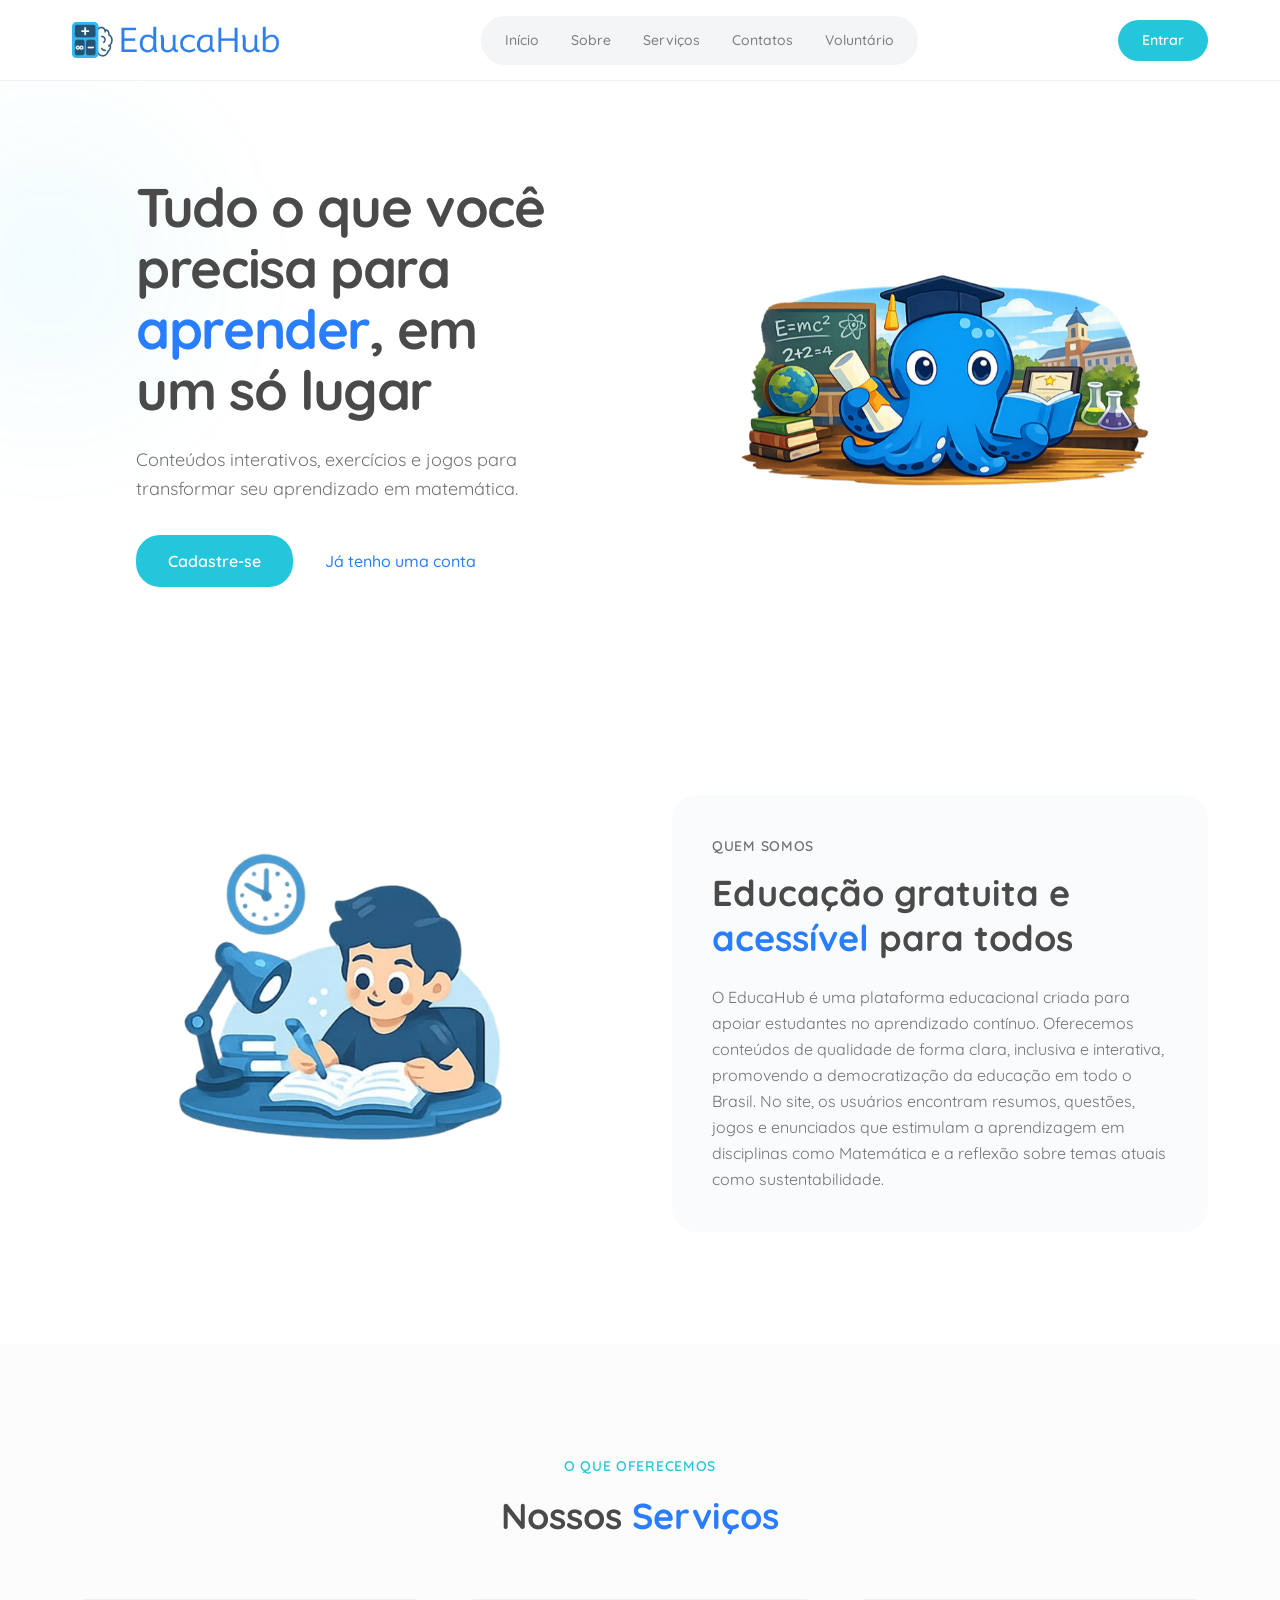
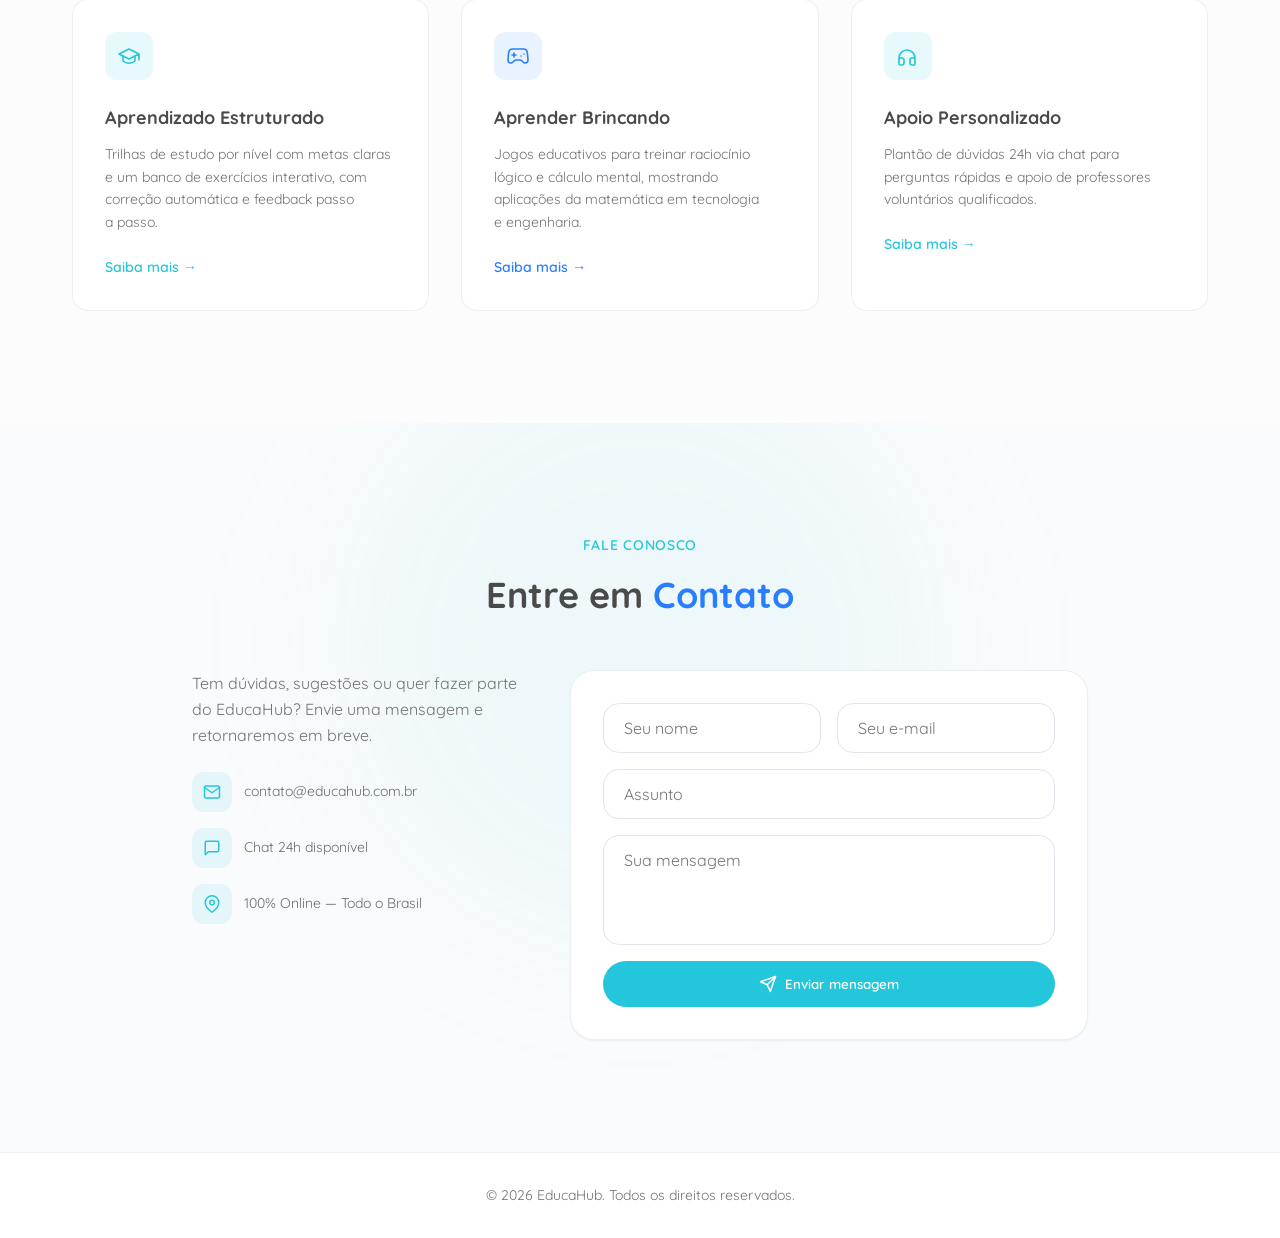
==== educahub-static/index.html @ b3148e8c "Add files via upload" ====
<!DOCTYPE html>
<html lang="pt-BR">
<head>
<meta charset="UTF-8" />
<meta name="viewport" content="width=device-width, initial-scale=1.0" />
<title>EducaHub — Tudo o que você precisa para aprender</title>
<meta name="description" content="EducaHub: plataforma educacional gratuita com conteúdos interativos, exercícios e jogos para transformar seu aprendizado em matemática." />
<link rel="stylesheet" href="styles/base.css" />
<link rel="stylesheet" href="styles/landing.css" />
</head>
<body>
<header class="site-header">
  <div class="container inner">
    <a class="logo" href="index.html"><img src="assets/logo-educahub.png" alt="EducaHub logo" /></a>
    <nav class="desktop">
      <a href="#inicio">Início</a>
      <a href="#sobre">Sobre</a>
      <a href="#servicos">Serviços</a>
      <a href="#contato">Contatos</a>
      <a href="voluntario.html">Voluntário</a>
    </nav>
    <a class="btn-primary login-btn" href="login.html">Entrar</a>
    <button class="menu-toggle" id="menuToggle" aria-label="Menu">
      <svg width="22" height="22" viewBox="0 0 24 24" fill="none" stroke="currentColor" stroke-width="2" stroke-linecap="round" stroke-linejoin="round"><line x1="3" y1="6" x2="21" y2="6"/><line x1="3" y1="12" x2="21" y2="12"/><line x1="3" y1="18" x2="21" y2="18"/></svg>
    </button>
  </div>
  <div class="mobile" id="mobileMenu">
    <a href="#inicio">Início</a>
    <a href="#sobre">Sobre</a>
    <a href="#servicos">Serviços</a>
    <a href="#contato">Contatos</a>
    <a href="voluntario.html">Voluntário</a>
    <a class="login-link" href="login.html">Entrar</a>
  </div>
</header>

<main>
  <section id="inicio" class="hero">
    <div class="blob"></div>
    <div class="container grid">
      <div class="animate-reveal-up">
        <h1>Tudo o que você precisa para <span class="text-secondary">aprender</span>, em um só lugar</h1>
        <p class="desc">Conteúdos interativos, exercícios e jogos para transformar seu aprendizado em matemática.</p>
        <div class="actions">
          <a class="signup" href="cadastro.html">Cadastre-se</a>
          <a class="login-link" href="login.html">Já tenho uma conta</a>
        </div>
      </div>
      <div class="mascot animate-reveal-up stagger-2">
        <img class="animate-float" src="assets/hero-illustration.png" alt="Polvo mascote do EducaHub com livros e símbolos educacionais" />
      </div>
    </div>
  </section>

  <section id="sobre" class="about">
    <div class="container">
      <div class="grid">
        <div class="img"><img src="assets/about-illustration.png" alt="Estudante aprendendo com livros" /></div>
        <div>
          <div class="card">
            <p class="tag">Quem somos</p>
            <h2>Educação gratuita e <span class="text-secondary">acessível</span> para todos</h2>
            <p>O EducaHub é uma plataforma educacional criada para apoiar estudantes no aprendizado contínuo. Oferecemos conteúdos de qualidade de forma clara, inclusiva e interativa, promovendo a democratização da educação em todo o Brasil. No site, os usuários encontram resumos, questões, jogos e enunciados que estimulam a aprendizagem em disciplinas como Matemática e a reflexão sobre temas atuais como sustentabilidade.</p>
          </div>
        </div>
      </div>
    </div>
  </section>

  <section id="servicos" class="services">
    <div class="container">
      <div class="heading">
        <p class="tag">O que oferecemos</p>
        <h2>Nossos <span class="text-secondary">Serviços</span></h2>
      </div>
      <div class="cards">
        <div class="service-card">
          <div class="icon-wrap icon-primary">
            <svg width="24" height="24" viewBox="0 0 24 24" fill="none" stroke="currentColor" stroke-width="1.6" stroke-linecap="round" stroke-linejoin="round"><path d="M22 10v6M2 10l10-5 10 5-10 5z"/><path d="M6 12v5c3 3 9 3 12 0v-5"/></svg>
          </div>
          <h3>Aprendizado Estruturado</h3>
          <p>Trilhas de estudo por nível com metas claras e um banco de exercícios interativo, com correção automática e feedback passo a passo.</p>
          <button class="more primary">Saiba mais →</button>
        </div>
        <div class="service-card">
          <div class="icon-wrap icon-secondary">
            <svg width="24" height="24" viewBox="0 0 24 24" fill="none" stroke="currentColor" stroke-width="1.6" stroke-linecap="round" stroke-linejoin="round"><line x1="6" y1="11" x2="10" y2="11"/><line x1="8" y1="9" x2="8" y2="13"/><line x1="15" y1="12" x2="15.01" y2="12"/><line x1="18" y1="10" x2="18.01" y2="10"/><path d="M17.32 5H6.68a4 4 0 0 0-3.978 3.59c-.006.052-.01.101-.017.152C2.604 9.416 2 14.456 2 16a3 3 0 0 0 3 3c1 0 1.5-.5 2-1l1.414-1.414A2 2 0 0 1 9.828 16h4.344a2 2 0 0 1 1.414.586L17 18c.5.5 1 1 2 1a3 3 0 0 0 3-3c0-1.545-.604-6.584-.685-7.258A4 4 0 0 0 17.32 5z"/></svg>
          </div>
          <h3>Aprender Brincando</h3>
          <p>Jogos educativos para treinar raciocínio lógico e cálculo mental, mostrando aplicações da matemática em tecnologia e engenharia.</p>
          <button class="more secondary">Saiba mais →</button>
        </div>
        <div class="service-card">
          <div class="icon-wrap icon-primary">
            <svg width="24" height="24" viewBox="0 0 24 24" fill="none" stroke="currentColor" stroke-width="1.6" stroke-linecap="round" stroke-linejoin="round"><path d="M3 14h3a2 2 0 0 1 2 2v3a2 2 0 0 1-2 2H4a1 1 0 0 1-1-1v-6a8 8 0 0 1 16 0v6a1 1 0 0 1-1 1h-2a2 2 0 0 1-2-2v-3a2 2 0 0 1 2-2h3"/></svg>
          </div>
          <h3>Apoio Personalizado</h3>
          <p>Plantão de dúvidas 24h via chat para perguntas rápidas e apoio de professores voluntários qualificados.</p>
          <button class="more primary">Saiba mais →</button>
        </div>
      </div>
    </div>
  </section>

  <section id="contato" class="contact">
    <div class="blob"></div>
    <div class="container">
      <div class="heading">
        <p class="tag">Fale conosco</p>
        <h2>Entre em <span class="text-secondary">Contato</span></h2>
      </div>
      <div class="grid">
        <div class="info">
          <p>Tem dúvidas, sugestões ou quer fazer parte do EducaHub? Envie uma mensagem e retornaremos em breve.</p>
          <div class="info-item"><span class="ico"><svg width="18" height="18" viewBox="0 0 24 24" fill="none" stroke="currentColor" stroke-width="2" stroke-linecap="round" stroke-linejoin="round"><path d="M4 4h16c1.1 0 2 .9 2 2v12c0 1.1-.9 2-2 2H4c-1.1 0-2-.9-2-2V6c0-1.1.9-2 2-2z"/><polyline points="22,6 12,13 2,6"/></svg></span><span>contato@educahub.com.br</span></div>
          <div class="info-item"><span class="ico"><svg width="18" height="18" viewBox="0 0 24 24" fill="none" stroke="currentColor" stroke-width="2" stroke-linecap="round" stroke-linejoin="round"><path d="M21 15a2 2 0 0 1-2 2H7l-4 4V5a2 2 0 0 1 2-2h14a2 2 0 0 1 2 2z"/></svg></span><span>Chat 24h disponível</span></div>
          <div class="info-item"><span class="ico"><svg width="18" height="18" viewBox="0 0 24 24" fill="none" stroke="currentColor" stroke-width="2" stroke-linecap="round" stroke-linejoin="round"><path d="M21 10c0 7-9 13-9 13s-9-6-9-13a9 9 0 0 1 18 0z"/><circle cx="12" cy="10" r="3"/></svg></span><span>100% Online — Todo o Brasil</span></div>
        </div>
        <form onsubmit="event.preventDefault()">
          <div class="row">
            <input type="text" placeholder="Seu nome" />
            <input type="email" placeholder="Seu e-mail" />
          </div>
          <input type="text" placeholder="Assunto" />
          <textarea rows="4" placeholder="Sua mensagem"></textarea>
          <button type="submit" class="send">
            <svg width="18" height="18" viewBox="0 0 24 24" fill="none" stroke="currentColor" stroke-width="2" stroke-linecap="round" stroke-linejoin="round"><line x1="22" y1="2" x2="11" y2="13"/><polygon points="22 2 15 22 11 13 2 9 22 2"/></svg>
            Enviar mensagem
          </button>
        </form>
      </div>
    </div>
  </section>
</main>

<footer class="site-footer">
  <div class="container text">© <span id="year"></span> EducaHub. Todos os direitos reservados.</div>
</footer>

<script>
  document.getElementById('year').textContent = new Date().getFullYear();
  document.getElementById('menuToggle').addEventListener('click', () => {
    document.getElementById('mobileMenu').classList.toggle('open');
  });
</script>
</body>
</html>
---- educahub-static/styles/base.css ----
@import url('https://fonts.googleapis.com/css2?family=Quicksand:wght@300;400;500;600;700&family=Satisfy&display=swap');

:root {
  --background: 0 0% 100%;
  --foreground: 0 0% 29%;
  --card: 0 0% 100%;
  --card-foreground: 0 0% 29%;
  --primary: 187 72% 50%;
  --primary-foreground: 0 0% 100%;
  --secondary: 216 100% 58%;
  --secondary-foreground: 0 0% 100%;
  --muted: 210 20% 96%;
  --muted-foreground: 0 0% 45%;
  --accent: 216 100% 58%;
  --accent-foreground: 0 0% 100%;
  --destructive: 0 84% 60%;
  --destructive-foreground: 0 0% 100%;
  --border: 210 20% 90%;
  --input: 210 20% 90%;
  --ring: 187 72% 50%;
  --radius: 1rem;
}

* { box-sizing: border-box; margin: 0; padding: 0; border-color: hsl(var(--border)); }
html { scroll-behavior: smooth; }
body {
  font-family: 'Quicksand', sans-serif;
  background: hsl(var(--background));
  color: hsl(var(--foreground));
  -webkit-font-smoothing: antialiased;
  line-height: 1.5;
}
h1,h2,h3,h4,h5,h6 { font-family: 'Quicksand', sans-serif; font-weight: 700; text-wrap: balance; }
p { text-wrap: pretty; overflow-wrap: break-word; }
a { color: inherit; text-decoration: none; }
button { font-family: inherit; cursor: pointer; border: none; background: none; color: inherit; }
input, select, textarea { font-family: inherit; font-size: 1rem; }
img { max-width: 100%; display: block; }

.container { width: 100%; max-width: 1200px; margin: 0 auto; padding: 0 1rem; }
@media (min-width: 768px) { .container { padding: 0 2rem; } }

.font-script { font-family: 'Satisfy', cursive; }
.text-gradient {
  background: linear-gradient(135deg, hsl(var(--primary)), hsl(var(--secondary)));
  -webkit-background-clip: text; background-clip: text; color: transparent;
}
.safe-bottom { padding-bottom: env(safe-area-inset-bottom, 0px); }

@keyframes reveal-up {
  from { opacity: 0; transform: translateY(20px); filter: blur(4px); }
  to { opacity: 1; transform: translateY(0); filter: blur(0); }
}
@keyframes float {
  0%,100% { transform: translateY(0); }
  50% { transform: translateY(-12px); }
}
.animate-reveal-up { animation: reveal-up 0.7s cubic-bezier(0.16,1,0.3,1) both; }
.animate-float { animation: float 6s ease-in-out infinite; }
.stagger-1 { animation-delay: 80ms; }
.stagger-2 { animation-delay: 160ms; }
.stagger-3 { animation-delay: 240ms; }
.stagger-4 { animation-delay: 320ms; }

/* Header (shared) */
.site-header {
  position: sticky; top: 0; z-index: 50;
  background: hsla(var(--background), 0.9);
  backdrop-filter: blur(12px);
  border-bottom: 1px solid hsl(var(--border) / 0.5);
}
.site-header .inner {
  display: flex; align-items: center; justify-content: space-between;
  height: 4rem;
}
@media (min-width: 768px) { .site-header .inner { height: 5rem; } }
.site-header .logo img { height: 2.5rem; object-fit: contain; }
.site-header nav.desktop {
  display: none; align-items: center;
  background: hsl(var(--muted));
  border-radius: 1.5rem; padding: 0.375rem 0.5rem;
}
@media (min-width: 768px) { .site-header nav.desktop { display: flex; } }
.site-header nav.desktop a {
  padding: 0.5rem 1rem; border-radius: 1rem;
  font-size: 0.875rem; font-weight: 500;
  color: hsl(var(--foreground) / 0.7);
  transition: all 0.2s;
}
.site-header nav.desktop a:hover { color: hsl(var(--secondary)); background: hsl(var(--background)); }
.btn-primary {
  display: inline-flex; align-items: center; justify-content: center;
  padding: 0.625rem 1.5rem; border-radius: 1.5rem;
  background: hsl(var(--primary)); color: hsl(var(--primary-foreground));
  font-weight: 600; font-size: 0.875rem;
  transition: all 0.2s; cursor: pointer;
}
.btn-primary:hover { box-shadow: 0 10px 25px -5px hsl(var(--primary) / 0.25); }
.btn-primary:active { transform: scale(0.97); }
.site-header .login-btn { display: none; }
@media (min-width: 768px) { .site-header .login-btn { display: inline-flex; } }
.site-header .menu-toggle {
  display: inline-flex; padding: 0.5rem;
  border-radius: 0.75rem;
}
.site-header .menu-toggle:hover { background: hsl(var(--muted)); }
@media (min-width: 768px) { .site-header .menu-toggle { display: none; } }
.site-header .mobile {
  display: none; border-top: 1px solid hsl(var(--border) / 0.5);
  background: hsl(var(--background)); padding: 1rem;
}
.site-header .mobile.open { display: block; animation: reveal-up 0.4s both; }
.site-header .mobile a {
  display: block; padding: 0.75rem 1rem; border-radius: 1rem;
  color: hsl(var(--foreground) / 0.7); font-weight: 500;
  margin-bottom: 0.25rem;
}
.site-header .mobile a:hover { background: hsl(var(--muted)); color: hsl(var(--secondary)); }
.site-header .mobile .login-link {
  display: block; text-align: center; margin-top: 0.75rem;
  padding: 0.75rem 1.5rem; border-radius: 1.5rem;
  background: hsl(var(--primary)); color: hsl(var(--primary-foreground));
  font-weight: 600;
}

/* Footer (shared) */
.site-footer {
  padding: 2rem 0; border-top: 1px solid hsl(var(--border) / 0.5);
}
.site-footer .text {
  text-align: center; font-size: 0.875rem;
  color: hsl(var(--muted-foreground));
}
---- educahub-static/styles/landing.css ----
/* Hero */
.hero { position: relative; overflow: hidden; padding: 4rem 0; }
@media (min-width: 768px) { .hero { padding: 6rem 0; } }
.hero .blob {
  position: absolute; top: 2.5rem; left: -6rem;
  width: 18rem; height: 18rem; border-radius: 9999px;
  background: hsl(var(--primary) / 0.05); filter: blur(60px);
}
.hero .grid {
  display: grid; grid-template-columns: 1fr; gap: 4rem; align-items: center;
  padding-left: 2rem;
}
@media (min-width: 768px) { .hero .grid { grid-template-columns: 1fr 1fr; padding-left: 4rem; } }
@media (min-width: 1024px) { .hero .grid { padding-left: 6rem; } }
.hero h1 {
  font-size: 2.25rem; font-weight: 700; line-height: 1.12;
  letter-spacing: -0.025em; margin-bottom: 1.5rem;
}
@media (min-width: 768px) { .hero h1 { font-size: 3rem; } }
@media (min-width: 1024px) { .hero h1 { font-size: 3.4rem; } }
.text-secondary { color: hsl(var(--secondary)); }
.text-primary { color: hsl(var(--primary)); }
.hero .desc {
  color: hsl(var(--muted-foreground)); font-size: 1.125rem;
  max-width: 28rem; margin-bottom: 2rem; line-height: 1.625;
}
.hero .actions { display: flex; align-items: center; gap: 1rem; flex-wrap: wrap; }
.hero .signup {
  padding: 0.875rem 2rem; border-radius: 1.5rem;
  background: hsl(var(--primary)); color: hsl(var(--primary-foreground));
  font-weight: 600; transition: all 0.2s;
}
.hero .signup:hover { box-shadow: 0 10px 25px -5px hsl(var(--primary) / 0.25); }
.hero .signup:active { transform: scale(0.97); }
.hero .login-link {
  padding: 0.75rem 1rem; font-weight: 500;
  color: hsl(var(--secondary));
}
.hero .login-link:hover { text-decoration: underline; text-underline-offset: 4px; }
.hero .mascot { display: flex; justify-content: center; }
.hero .mascot img { width: 100%; max-width: 42rem; }

/* About */
.about { padding: 5rem 0; overflow: hidden; }
@media (min-width: 768px) { .about { padding: 7rem 0; } }
.about .grid {
  display: grid; grid-template-columns: 1fr; gap: 3rem; align-items: center;
}
@media (min-width: 768px) { .about .grid { grid-template-columns: 1fr 1fr; gap: 4rem; } }
.about .img { display: flex; justify-content: center; }
.about .img img { width: 100%; max-width: 24rem; }
.about .card {
  background: hsl(var(--muted) / 0.4);
  border-radius: 1.5rem; padding: 2rem;
}
@media (min-width: 768px) { .about .card { padding: 2.5rem; } }
.tag {
  font-size: 0.875rem; font-weight: 600;
  color: hsl(var(--primary)); text-transform: uppercase;
  letter-spacing: 0.05em; margin-bottom: 0.75rem;
}
.about h2 {
  font-size: 1.875rem; font-weight: 700; line-height: 1.25;
  margin-bottom: 1.5rem;
}
@media (min-width: 768px) { .about h2 { font-size: 2.25rem; } }
.about .card p { color: hsl(var(--muted-foreground)); line-height: 1.625; }

/* Services */
.services {
  padding: 5rem 0; background: hsl(var(--muted) / 0.3);
  position: relative; overflow: hidden;
}
@media (min-width: 768px) { .services { padding: 7rem 0; } }
.services .heading { text-align: center; margin-bottom: 3.5rem; }
.services h2 { font-size: 1.875rem; font-weight: 700; }
@media (min-width: 768px) { .services h2 { font-size: 2.25rem; } }
.services .cards {
  display: grid; grid-template-columns: 1fr; gap: 1.5rem;
}
@media (min-width: 768px) { .services .cards { grid-template-columns: repeat(3, 1fr); gap: 2rem; } }
.service-card {
  background: hsl(var(--card)); border-radius: 1rem;
  padding: 2rem; border: 1px solid hsl(var(--border) / 0.6);
  transition: all 0.5s;
}
.service-card:hover { transform: translateY(-4px); box-shadow: 0 10px 15px -3px rgb(0 0 0 / 0.1); }
.service-card .icon-wrap {
  width: 3rem; height: 3rem; border-radius: 0.75rem;
  display: flex; align-items: center; justify-content: center;
  margin-bottom: 1.5rem;
}
.icon-primary { background: hsl(var(--primary) / 0.1); color: hsl(var(--primary)); }
.icon-secondary { background: hsl(var(--secondary) / 0.1); color: hsl(var(--secondary)); }
.service-card h3 { font-size: 1.125rem; font-weight: 700; margin-bottom: 0.75rem; }
.service-card p { color: hsl(var(--muted-foreground)); font-size: 0.875rem; line-height: 1.625; margin-bottom: 1.25rem; }
.service-card .more {
  display: inline-flex; align-items: center; gap: 0.375rem;
  font-size: 0.875rem; font-weight: 600;
}
.service-card .more.primary { color: hsl(var(--primary)); }
.service-card .more.secondary { color: hsl(var(--secondary)); }

/* Contact */
.contact {
  padding: 5rem 0; background: hsl(var(--muted) / 0.4);
  position: relative; overflow: hidden;
}
@media (min-width: 768px) { .contact { padding: 7rem 0; } }
.contact .blob {
  position: absolute; top: -5rem; left: 50%; transform: translateX(-50%);
  width: 600px; height: 600px; border-radius: 9999px;
  background: hsl(var(--primary) / 0.05); filter: blur(80px);
}
.contact .heading { text-align: center; margin-bottom: 3rem; position: relative; }
.contact h2 { font-size: 1.875rem; font-weight: 700; }
@media (min-width: 768px) { .contact h2 { font-size: 2.25rem; } }
.contact .grid {
  display: grid; grid-template-columns: 1fr; gap: 2rem;
  max-width: 56rem; margin: 0 auto; position: relative;
}
@media (min-width: 768px) { .contact .grid { grid-template-columns: 2fr 3fr; } }
.contact .info p { color: hsl(var(--muted-foreground)); line-height: 1.625; margin-bottom: 1.5rem; }
.contact .info-item {
  display: flex; align-items: center; gap: 0.75rem; margin-bottom: 1rem;
}
.contact .info-item .ico {
  width: 2.5rem; height: 2.5rem; border-radius: 0.75rem;
  background: hsl(var(--primary) / 0.1); color: hsl(var(--primary));
  display: flex; align-items: center; justify-content: center; flex-shrink: 0;
}
.contact .info-item span { font-size: 0.875rem; color: hsl(var(--foreground) / 0.8); }
.contact form {
  background: hsl(var(--card)); border-radius: 1.5rem;
  padding: 2rem; box-shadow: 0 1px 2px 0 rgb(0 0 0 / 0.05);
  border: 1px solid hsl(var(--border) / 0.6);
  display: flex; flex-direction: column; gap: 1rem;
}
.contact form .row { display: grid; grid-template-columns: 1fr; gap: 1rem; }
@media (min-width: 640px) { .contact form .row { grid-template-columns: 1fr 1fr; } }
.contact input, .contact textarea {
  width: 100%; padding: 0.875rem 1.25rem; border-radius: 1rem;
  border: 1px solid hsl(var(--border));
  background: hsl(var(--background)); color: hsl(var(--foreground));
  transition: all 0.2s; outline: none;
}
.contact input:focus, .contact textarea:focus {
  box-shadow: 0 0 0 2px hsl(var(--primary) / 0.4);
}
.contact textarea { resize: none; }
.contact .send {
  width: 100%; display: flex; align-items: center; justify-content: center;
  gap: 0.5rem; padding: 0.875rem 1.5rem; border-radius: 1.5rem;
  background: hsl(var(--primary)); color: hsl(var(--primary-foreground));
  font-weight: 600; transition: all 0.2s;
}
.contact .send:hover { box-shadow: 0 10px 25px -5px hsl(var(--primary) / 0.25); }
.contact .send:active { transform: scale(0.97); }
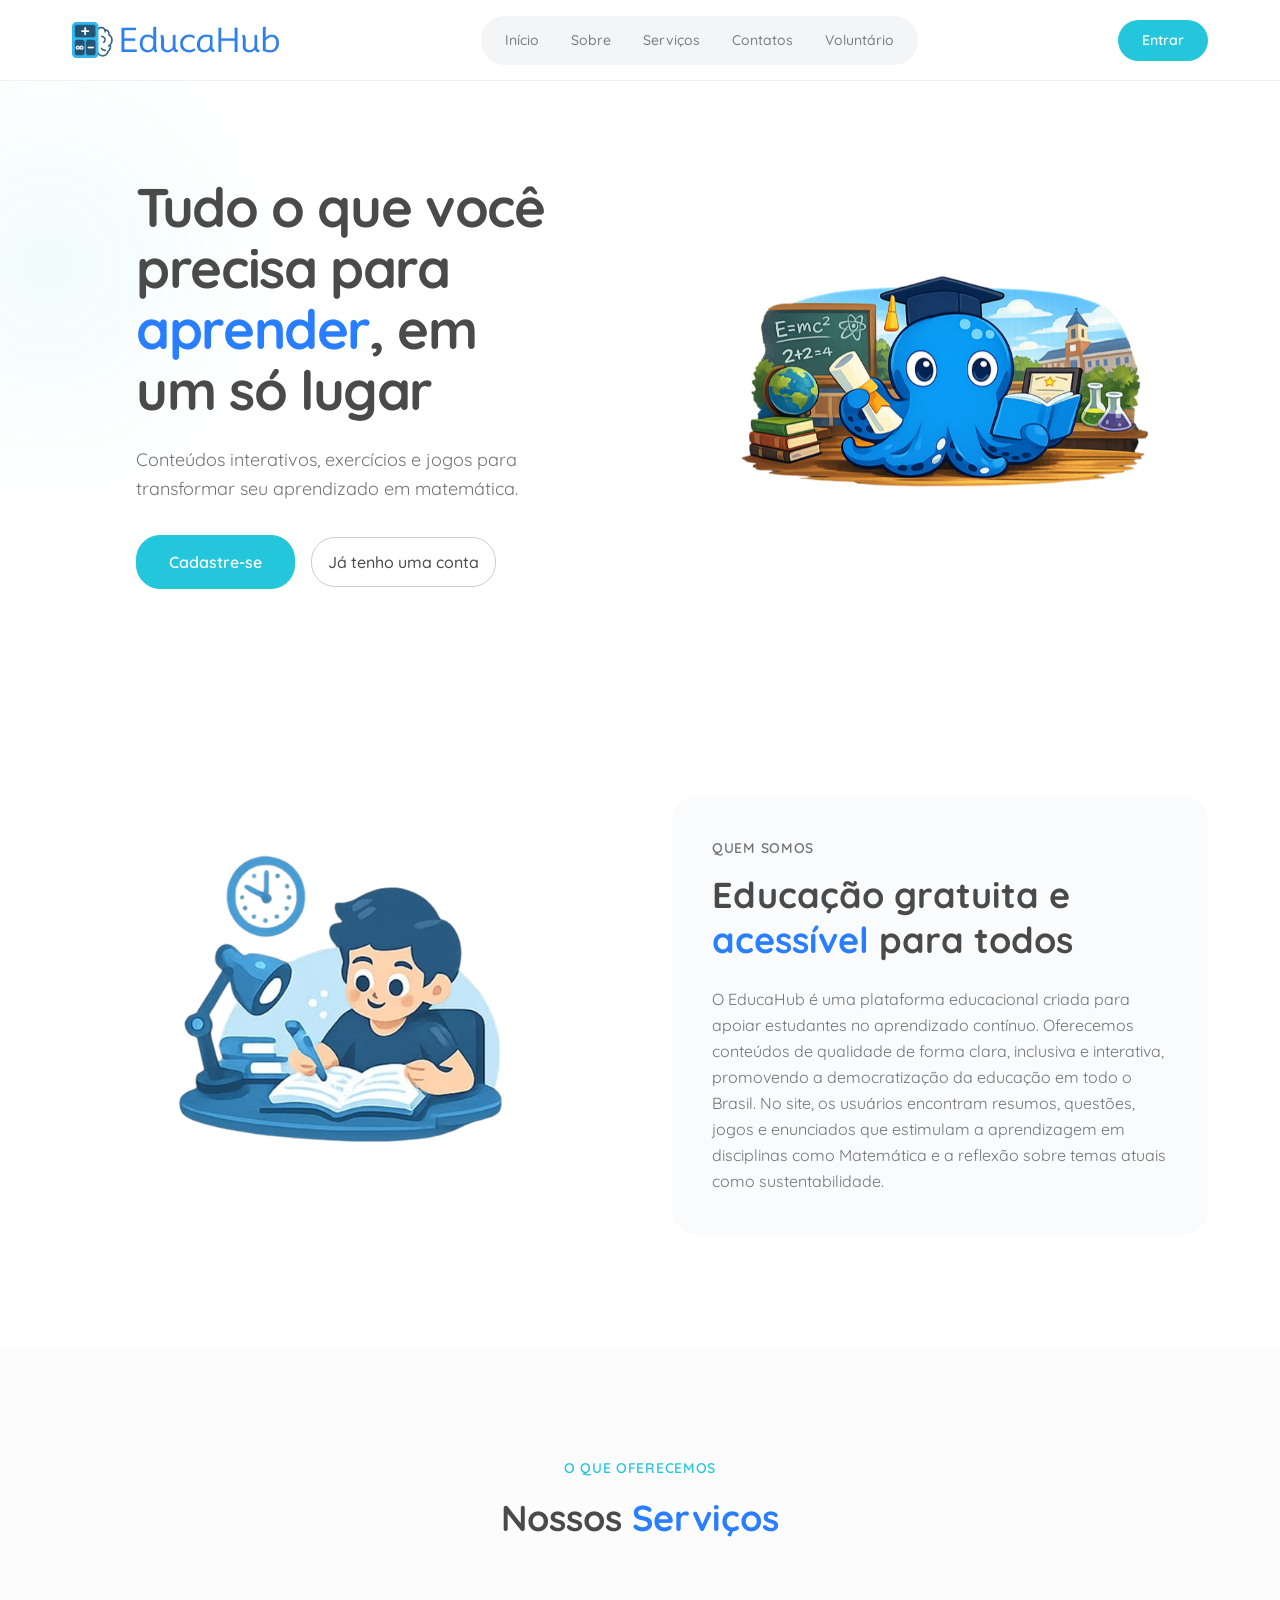
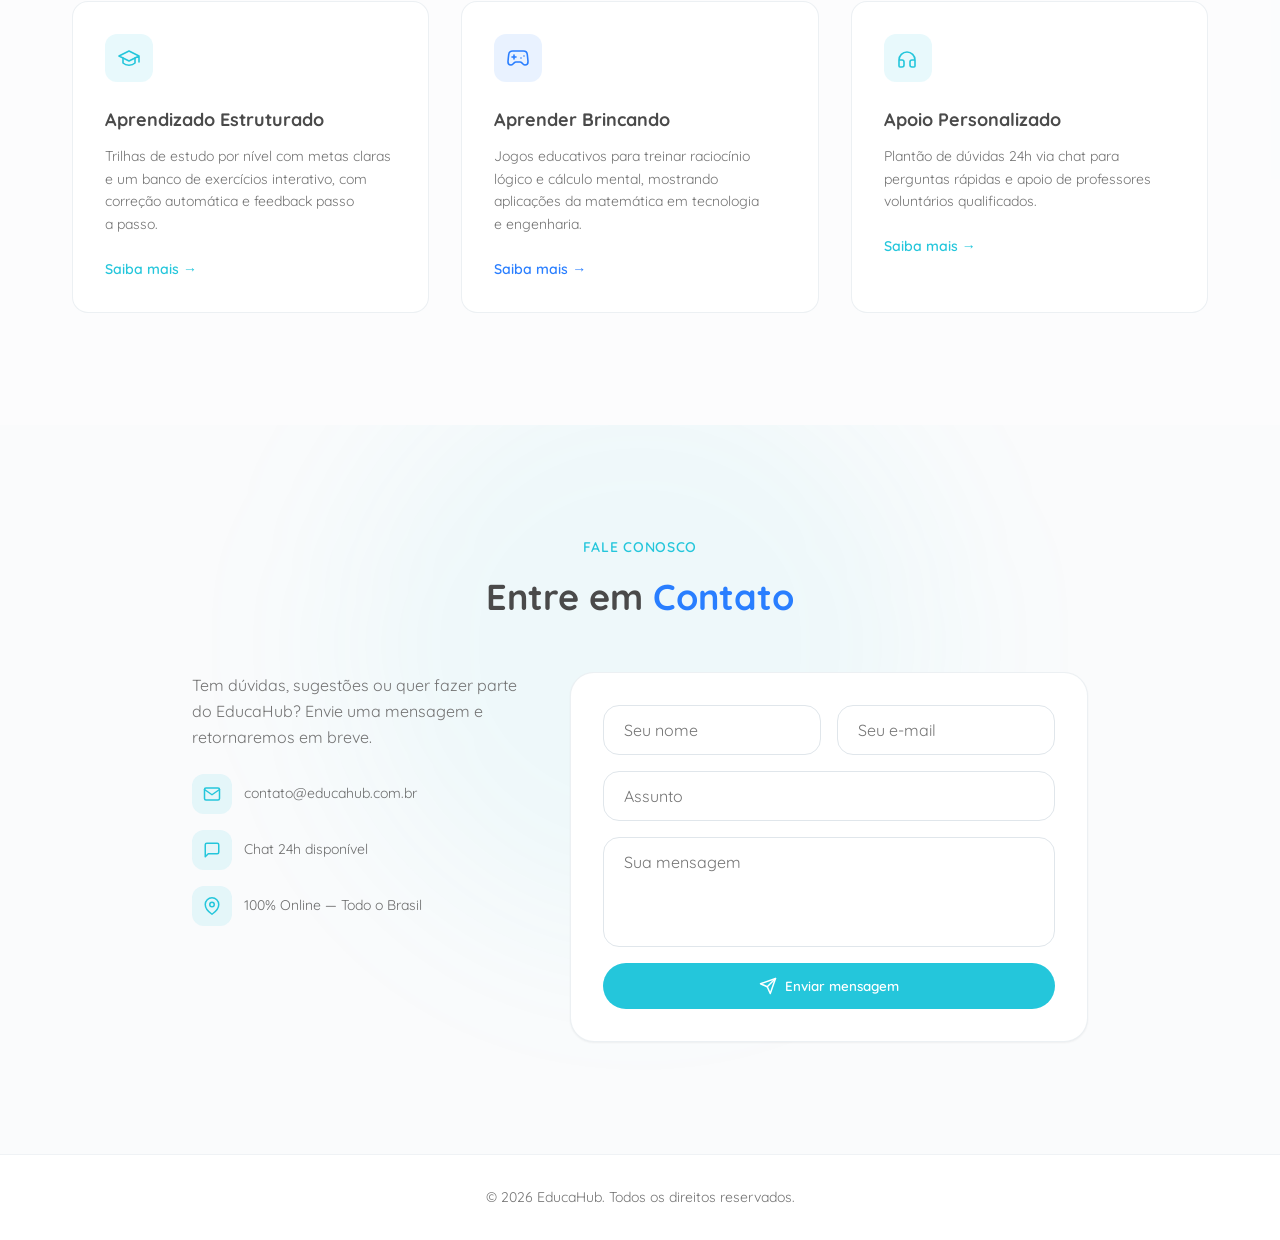
==== commit 84ce0d79: "Add files via upload" ====
--- a/educahub-static/index.html
+++ b/educahub-static/index.html
@@ -1,9 +1,10 @@
 <!DOCTYPE html>
 <html lang="pt-BR">
 <head>
+<link rel="icon" type="image/x-icon" href="./assets/Logo.png"/>
 <meta charset="UTF-8" />
 <meta name="viewport" content="width=device-width, initial-scale=1.0" />
-<title>EducaHub — Tudo o que você precisa para aprender</title>
+<title>EducaHub | Página Inicial</title>
 <meta name="description" content="EducaHub: plataforma educacional gratuita com conteúdos interativos, exercícios e jogos para transformar seu aprendizado em matemática." />
 <link rel="stylesheet" href="styles/base.css" />
 <link rel="stylesheet" href="styles/landing.css" />
--- a/educahub-static/styles/landing.css
+++ b/educahub-static/styles/landing.css
@@ -28,15 +28,16 @@
 .hero .signup {
   padding: 0.875rem 2rem; border-radius: 1.5rem;
   background: hsl(var(--primary)); color: hsl(var(--primary-foreground));
-  font-weight: 600; transition: all 0.2s;
+  font-weight: 600; transition: all 0.2s; border: 1px solid hsl(var(--primary));
 }
-.hero .signup:hover { box-shadow: 0 10px 25px -5px hsl(var(--primary) / 0.25); }
+.hero .signup:hover { background-color: transparent; border: 1px solid rgba(0,0,0,0.2); color: hsl(var(--muted-foreground));  }
 .hero .signup:active { transform: scale(0.97); }
 .hero .login-link {
+  border: 1px solid rgba(0,0,0,0.2); padding: 0.875rem 2rem; border-radius: 1.5rem;
   padding: 0.75rem 1rem; font-weight: 500;
-  color: hsl(var(--secondary));
+  color: hsl(var(--foreground)); transition: all 0.2s;
 }
-.hero .login-link:hover { text-decoration: underline; text-underline-offset: 4px; }
+.hero .login-link:hover {  background: hsl(var(--primary)); color: hsl(var(--primary-foreground));border-color: hsl(var(--primary)); ; }
 .hero .mascot { display: flex; justify-content: center; }
 .hero .mascot img { width: 100%; max-width: 42rem; }
 
@@ -44,10 +45,10 @@
 .about { padding: 5rem 0; overflow: hidden; }
 @media (min-width: 768px) { .about { padding: 7rem 0; } }
 .about .grid {
-  display: grid; grid-template-columns: 1fr; gap: 3rem; align-items: center;
+  display: grid; grid-template-columns: 1fr; gap: 3rem; align-items: center; 
 }
 @media (min-width: 768px) { .about .grid { grid-template-columns: 1fr 1fr; gap: 4rem; } }
-.about .img { display: flex; justify-content: center; }
+.about .img { display: flex; justify-content: center;  }
 .about .img img { width: 100%; max-width: 24rem; }
 .about .card {
   background: hsl(var(--muted) / 0.4);
